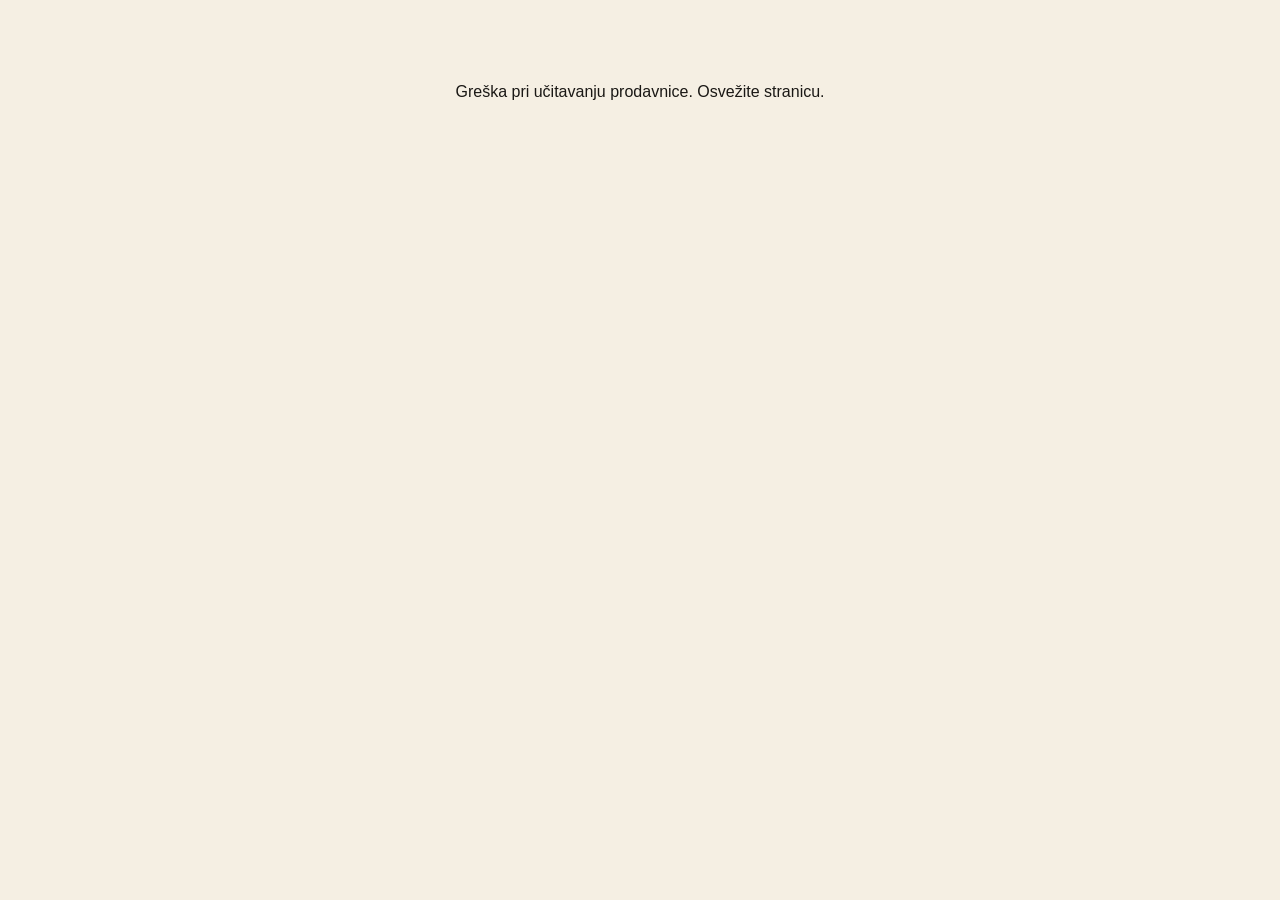
==== frontend/index.html @ 13930387 "Add files via upload" ====
<!DOCTYPE html>
<html lang="sr">
<head>
<meta charset="UTF-8">
<meta name="viewport" content="width=device-width, initial-scale=1.0">
<title>BUTIK — Prodavnica</title>
<link rel="stylesheet" href="stil.css">
</head>
<body>

<header class="site-header">
  <div class="container header-inner">
    <a href="index.html" class="logo">AMARA<span class="demo-tag">DEMO</span></a>
    <nav class="header-nav">
      <a href="index.html?pol=zensko">Žensko</a>
      <a href="index.html?pol=musko">Muško</a>
      <a href="index.html">Sve</a>
    </nav>
    <div class="header-actions">
      <a href="korpa.html" class="cart-link">
        Korpa <span class="cart-count" id="cartCount">0</span>
      </a>
    </div>
  </div>
</header>

<section class="hero hero--photo">
  <img src="https://images.pexels.com/photos/15930222/pexels-photo-15930222.jpeg?auto=compress&cs=tinysrgb&w=1600" alt="AMARA kolekcija" class="hero__img">
  <div class="hero__overlay"></div>
  <div class="container hero__content">
    <h1>Komadi za <em>svaki</em> dan.</h1>
    <p>Odabrana kolekcija haljina, majica i pantalona — jednostavno, nosivo, bez viška.</p>
  </div>
</section>

<div class="container">
  <div class="shop-layout">

    <button class="filter-toggle-mobile" id="filterToggleBtn">Filteri</button>

    <aside class="filters" id="filtersPanel">
      <button class="filters-close" id="filtersCloseBtn">← Nazad</button>

      <div class="filter-group">
        <h3>Pol</h3>
        <label class="filter-option"><input type="radio" name="pol" value="sve" checked> Sve</label>
        <label class="filter-option"><input type="radio" name="pol" value="zensko"> Žensko</label>
        <label class="filter-option"><input type="radio" name="pol" value="musko"> Muško</label>
      </div>

      <div class="filter-group">
        <h3>Kategorija</h3>
        <div id="kategorijaFilters"></div>
      </div>

      <div class="filter-group">
        <h3>Boja</h3>
        <div class="color-swatches" id="colorFilters"></div>
      </div>

      <div class="filter-group">
        <h3>Veličina</h3>
        <div id="velicinaFilters"></div>
      </div>

      <div class="filter-group">
        <h3>Cena</h3>
        <div class="price-range">
          <input type="range" id="priceRange" min="1500" max="9800" value="9800" step="100">
          <div class="price-range-values">
            <span>od 1.500 RSD</span>
            <span id="priceRangeMax">do 9.800 RSD</span>
          </div>
        </div>
      </div>

      <button class="clear-filters" id="clearFiltersBtn">Poništi filtere</button>
    </aside>

    <main>
      <div class="shop-toolbar">
        <span class="results-count" id="resultsCount">50 proizvoda</span>
        <select class="sort-select" id="sortSelect">
          <option value="novo">Novo prvo</option>
          <option value="cena-rastuce">Cena — rastuće</option>
          <option value="cena-opadajuce">Cena — opadajuće</option>
        </select>
      </div>

      <div class="product-grid" id="productGrid"></div>
    </main>

  </div>
</div>

<footer class="site-footer">
  AMARA<span class="demo-tag">DEMO</span> — demo prodavnica, DANN.web.workshop
</footer>

<script src="podaci.js"></script>
<script src="korpa.js"></script>
<script src="prodavnica-api.js"></script>
<script src="prodavnica.js"></script>
<script>ucitajProizvode(pokreniProdavnicu);</script>
</body>
</html>
---- frontend/stil.css ----
/* ===========================================================
   BUTIK — deljeni dizajn sistem
   =========================================================== */

@import url('https://fonts.googleapis.com/css2?family=Italiana&family=Work+Sans:wght@400;500;600;700&display=swap');

:root{
  --bg: #F5EFE3;
  --bg-raised: #FAF6EC;
  --ink: #1A1815;
  --ink-soft: rgba(32,31,28,0.62);
  --line: #DED2BC;
  --line-strong: #C7B79A;
  --accent: #7A1F30;
  --accent-soft: rgba(122,31,48,0.09);
  --white: #FDFCFA;
  --ease: cubic-bezier(.22,.61,.36,1);
}

*{ box-sizing: border-box; }
html{ scroll-behavior: smooth; }
body{
  margin: 0;
  background: var(--bg);
  color: var(--ink);
  font-family: 'Work Sans', sans-serif;
  font-size: 16px;
  line-height: 1.5;
  -webkit-font-smoothing: antialiased;
}
img{ max-width:100%; display:block; }
a{ color: inherit; text-decoration: none; }
button{ font-family: inherit; cursor: pointer; }

.serif{ font-family: 'Italiana', serif; }

.container{ max-width: 1280px; margin: 0 auto; padding: 0 32px; }

/* ---------- HEADER ---------- */
.site-header{
  position: sticky; top: 0; z-index: 200;
  background: var(--bg);
  border-bottom: 1px solid var(--line);
}
.header-inner{
  display: flex; align-items: center; justify-content: space-between;
  padding: 22px 32px;
}
.logo{
  font-family: 'Italiana', serif;
  font-style: italic;
  font-size: 26px;
  letter-spacing: .01em;
}
.header-nav{ display: flex; gap: 28px; align-items: center; }
.header-nav a{ font-size: 14px; color: var(--ink-soft); transition: color .2s ease; }
.header-nav a:hover, .header-nav a.active{ color: var(--ink); }
.header-actions{ display: flex; align-items: center; gap: 18px; }
.cart-link{
  position: relative; font-size: 14px; display: flex; align-items: center; gap: 8px;
  border: 1px solid var(--ink); padding: 9px 16px; border-radius: 30px;
  transition: background .2s ease, color .2s ease;
}
.cart-link:hover{ background: var(--ink); color: var(--bg); }
.cart-count{
  font-size: 12px; font-weight: 600;
}

/* ---------- HERO ---------- */
.hero{
  padding: 64px 0 48px;
  border-bottom: 1px solid var(--line);
}
.hero--photo{
  position: relative; padding: 0; border-bottom: none;
  min-height: 480px; display: flex; align-items: flex-end;
  overflow: hidden;
}
.hero__img{
  position: absolute; inset: 0; width: 100%; height: 100%; object-fit: cover; object-position: center 20%;
}
.hero__overlay{
  position: absolute; inset: 0;
  background: linear-gradient(180deg, rgba(32,31,28,0.05) 0%, rgba(32,31,28,0.75) 100%);
}
.hero__content{
  position: relative; padding: 48px 32px 56px; color: var(--white);
}
.hero--photo h1{ color: var(--white); }
.hero--photo h1 em{ color: #E8C9A8; }
.hero--photo p{ color: rgba(255,255,255,0.85); }
.hero h1{
  font-family: 'Italiana', serif;
  font-weight: 400;
  font-size: clamp(40px, 6vw, 68px);
  line-height: 1.05;
  margin: 0 0 16px;
  max-width: 14ch;
}
.hero h1 em{ font-style: italic; color: var(--accent); }
.hero p{
  color: var(--ink-soft); font-size: 17px; max-width: 46ch; margin: 0;
}

/* ---------- SHOP LAYOUT ---------- */
.shop-layout{
  display: grid;
  grid-template-columns: 240px 1fr;
  gap: 48px;
  padding: 48px 0 100px;
  align-items: start;
}

/* ---------- FILTERS ---------- */
.filters{
  position: sticky; top: 96px;
  border-right: 1px solid var(--line);
  padding-right: 32px;
}
.filter-group{ margin-bottom: 32px; }
.filter-group h3{
  font-size: 13px; font-weight: 600; text-transform: uppercase; letter-spacing: .06em;
  margin: 0 0 14px; color: var(--ink);
}
.filter-option{
  display: flex; align-items: center; gap: 10px;
  font-size: 14px; color: var(--ink-soft); padding: 6px 0; cursor: pointer;
  transition: color .2s ease;
}
.filter-option:hover{ color: var(--ink); }
.filter-option input{ accent-color: var(--accent); width: 15px; height: 15px; }
.filter-option.active-pol{ color: var(--ink); font-weight: 600; }

.color-swatches{ display: flex; gap: 10px; flex-wrap: wrap; }
.color-swatch{
  width: 28px; height: 28px; border-radius: 50%; cursor: pointer;
  border: 2px solid transparent; position: relative;
  transition: border-color .2s ease;
}
.color-swatch[data-color="Crna"]{ background: #201F1C; }
.color-swatch[data-color="Bez"]{ background: #E4D9C4; }
.color-swatch[data-color="Bordo"]{ background: #6B2737; }
.color-swatch.selected{ border-color: var(--ink); }

.price-range{ display: flex; flex-direction: column; gap: 10px; }
.price-range input[type="range"]{ accent-color: var(--accent); width: 100%; }
.price-range-values{ font-size: 13px; color: var(--ink-soft); display: flex; justify-content: space-between; }

.clear-filters{
  font-size: 13px; color: var(--accent); border: none; background: none; padding: 4px 0;
  text-decoration: underline;
}

/* ---------- SORT + COUNT BAR ---------- */
.shop-toolbar{
  display: flex; align-items: center; justify-content: space-between;
  margin-bottom: 28px;
}
.results-count{ font-size: 14px; color: var(--ink-soft); }
.sort-select{
  font-family: 'Work Sans', sans-serif; font-size: 14px;
  border: 1px solid var(--line-strong); background: var(--white);
  padding: 9px 14px; border-radius: 4px; color: var(--ink);
}

/* ---------- PRODUCT GRID ---------- */
.product-grid{
  display: grid;
  grid-template-columns: repeat(3, 1fr);
  gap: 28px 24px;
}
.product-card{
  display: block;
  opacity: 0; transform: translateY(14px);
  transition: opacity .5s var(--ease), transform .5s var(--ease);
}
.product-card.is-visible{ opacity: 1; transform: translateY(0); }

.product-card__img{
  aspect-ratio: 3/4;
  border-radius: 2px;
  margin-bottom: 14px;
  position: relative;
  overflow: hidden;
}
.product-card__img .ph{
  position: absolute; inset: 0;
  display: flex; align-items: center; justify-content: center;
  font-family: 'Italiana', serif; font-style: italic; font-size: 15px;
  color: var(--ink-soft);
  transition: transform .5s var(--ease);
}
.product-card:hover .product-card__img .ph{ transform: scale(1.04); }

.product-card__sold-out{
  position: absolute; top: 12px; left: 12px;
  background: var(--ink); color: var(--bg);
  font-size: 11px; letter-spacing: .04em; padding: 5px 10px; border-radius: 2px;
}

.product-card__name{ font-size: 15px; margin: 0 0 4px; }
.product-card__price{ font-size: 14px; color: var(--ink-soft); }
.product-card__colors{ display: flex; gap: 5px; margin-top: 8px; }
.product-card__colors span{
  width: 13px; height: 13px; border-radius: 50%; display: inline-block; border: 1px solid var(--line-strong);
}

.no-results{
  grid-column: 1 / -1;
  text-align: center; padding: 80px 20px; color: var(--ink-soft);
}
.no-results h3{ font-family:'Italiana',serif; font-size: 24px; color: var(--ink); margin-bottom: 8px; }

/* ---------- MOBILE ---------- */
.filter-toggle-mobile{ display: none; }

@media (max-width: 900px){
  .shop-layout{ grid-template-columns: 1fr; }
  .filters{
    position: fixed; inset: 0; z-index: 500;
    background: var(--bg); padding: 24px 24px 100px;
    overflow-y: auto; border-right: none;
    transform: translateX(-100%); transition: transform .3s var(--ease);
  }
  .filters.open{ transform: translateX(0); }
  .filter-toggle-mobile{
    display: inline-flex; align-items: center; gap: 8px;
    border: 1px solid var(--ink); padding: 9px 16px; border-radius: 30px; font-size: 14px;
    margin-bottom: 20px;
  }
  .filters-close{
    display: block; margin-bottom: 24px; font-size: 14px; border: none; background: none;
  }
  .product-grid{ grid-template-columns: repeat(2, 1fr); }
  .header-nav{ display: none; }
}

@media (max-width: 560px){
  .container{ padding: 0 18px; }
  .header-inner{ padding: 16px 18px; }
  .product-grid{ gap: 20px 14px; }
}

/* ---------- FOOTER ---------- */
.site-footer{
  border-top: 1px solid var(--line);
  padding: 40px 0; text-align: center;
  font-size: 13px; color: var(--ink-soft);
}
.demo-tag{
  font-family: 'Work Sans', sans-serif; font-size: 10.5px; letter-spacing: .08em;
  border: 1px solid currentColor; padding: 2px 8px; border-radius: 10px; margin-left: 8px;
  opacity: .6; text-transform: uppercase; vertical-align: middle;
}
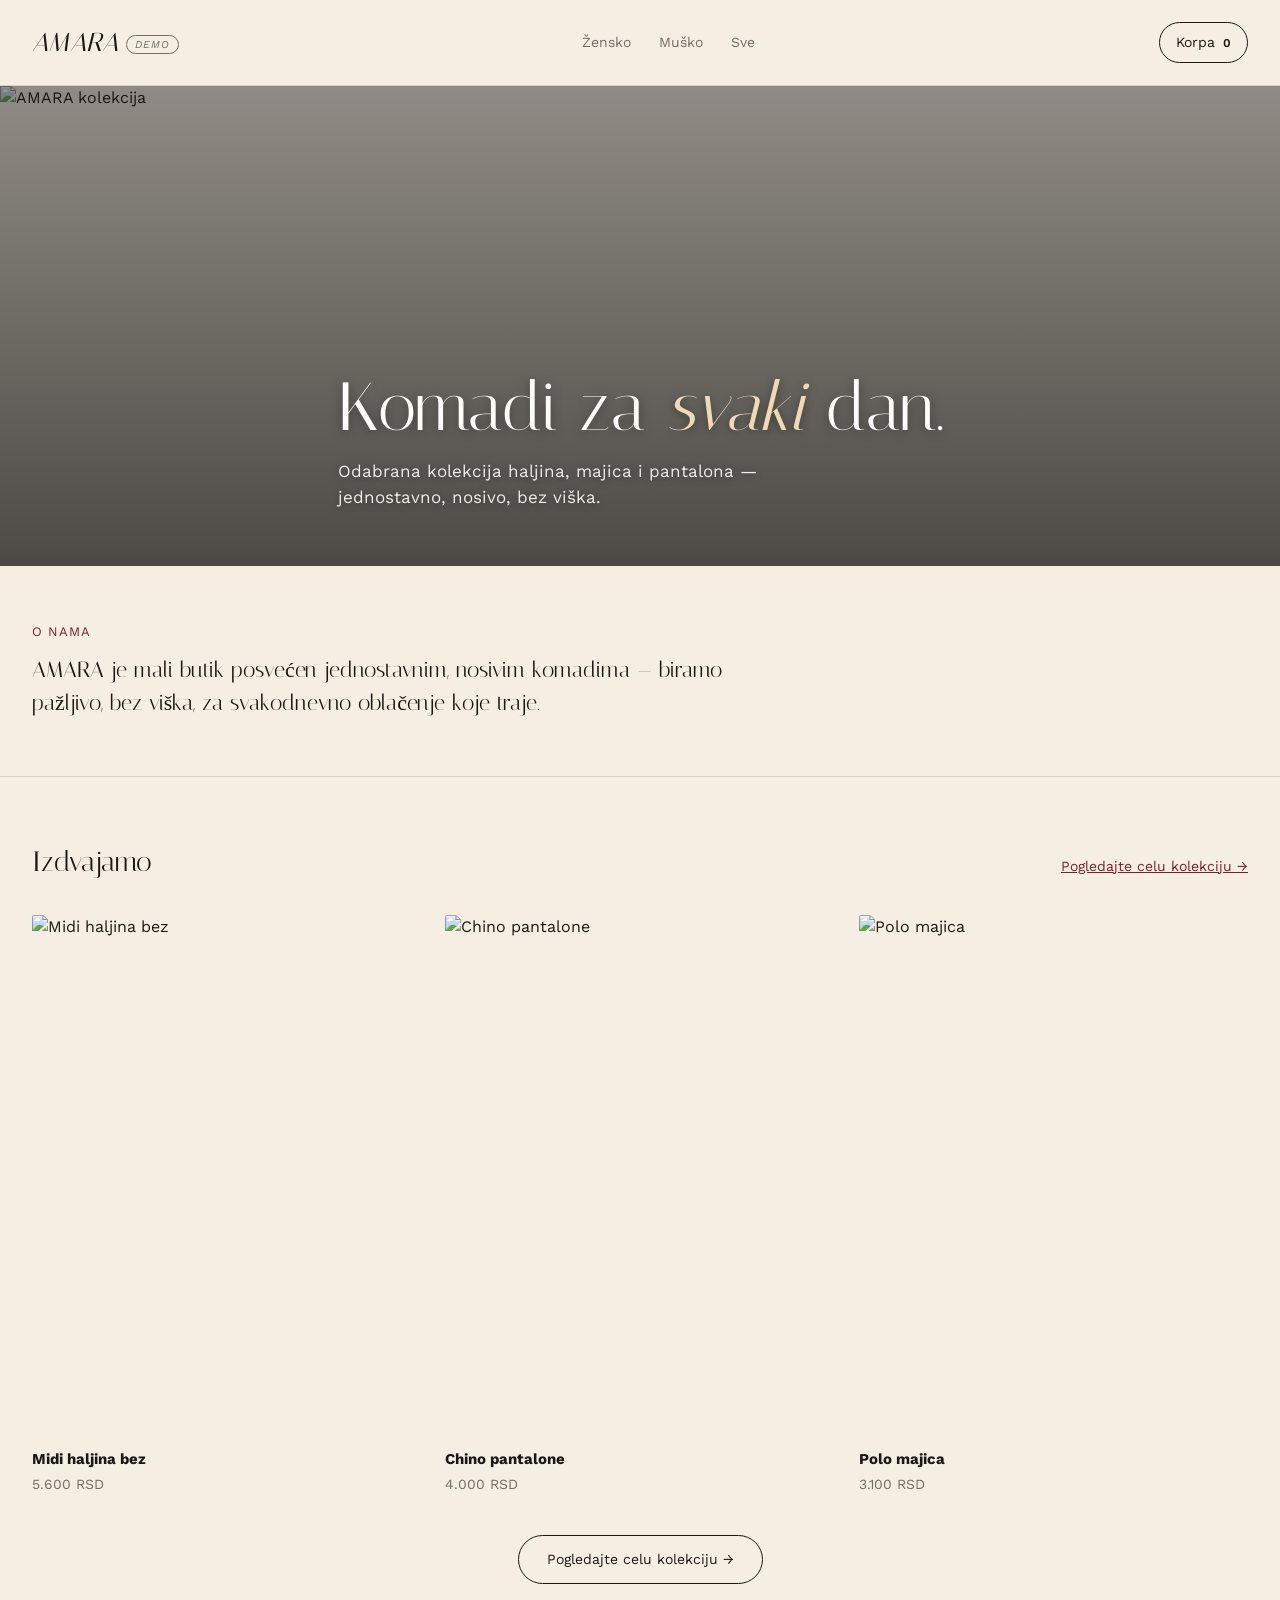
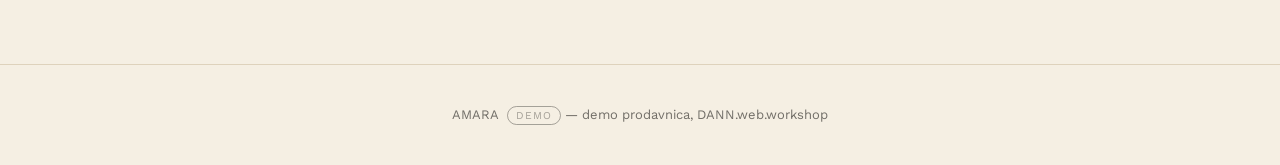
==== commit 42cc1de3: "Add files via upload" ====
--- a/frontend/index.html
+++ b/frontend/index.html
@@ -3,7 +3,7 @@
 <head>
 <meta charset="UTF-8">
 <meta name="viewport" content="width=device-width, initial-scale=1.0">
-<title>BUTIK — Prodavnica</title>
+<title>AMARA — Prodavnica</title>
 <link rel="stylesheet" href="stil.css">
 </head>
 <body>
@@ -12,9 +12,9 @@
   <div class="container header-inner">
     <a href="index.html" class="logo">AMARA<span class="demo-tag">DEMO</span></a>
     <nav class="header-nav">
-      <a href="index.html?pol=zensko">Žensko</a>
-      <a href="index.html?pol=musko">Muško</a>
-      <a href="index.html">Sve</a>
+      <a href="proizvodi.html?pol=zensko">Žensko</a>
+      <a href="proizvodi.html?pol=musko">Muško</a>
+      <a href="proizvodi.html">Sve</a>
     </nav>
     <div class="header-actions">
       <a href="korpa.html" class="cart-link">
@@ -33,65 +33,41 @@
   </div>
 </section>
 
-<div class="container">
-  <div class="shop-layout">
+<section class="onama-section">
+  <div class="container onama-inner">
+    <p class="onama-kicker">O nama</p>
+    <p class="onama-tekst">AMARA je mali butik posvećen jednostavnim, nosivim komadima — biramo pažljivo, bez viška, za svakodnevno oblačenje koje traje.</p>
+  </div>
+</section>
 
-    <button class="filter-toggle-mobile" id="filterToggleBtn">Filteri</button>
-
-    <aside class="filters" id="filtersPanel">
-      <button class="filters-close" id="filtersCloseBtn">← Nazad</button>
-
-      <div class="filter-group">
-        <h3>Pol</h3>
-        <label class="filter-option"><input type="radio" name="pol" value="sve" checked> Sve</label>
-        <label class="filter-option"><input type="radio" name="pol" value="zensko"> Žensko</label>
-        <label class="filter-option"><input type="radio" name="pol" value="musko"> Muško</label>
-      </div>
-
-      <div class="filter-group">
-        <h3>Kategorija</h3>
-        <div id="kategorijaFilters"></div>
-      </div>
-
-      <div class="filter-group">
-        <h3>Boja</h3>
-        <div class="color-swatches" id="colorFilters"></div>
-      </div>
-
-      <div class="filter-group">
-        <h3>Veličina</h3>
-        <div id="velicinaFilters"></div>
-      </div>
-
-      <div class="filter-group">
-        <h3>Cena</h3>
-        <div class="price-range">
-          <input type="range" id="priceRange" min="1500" max="9800" value="9800" step="100">
-          <div class="price-range-values">
-            <span>od 1.500 RSD</span>
-            <span id="priceRangeMax">do 9.800 RSD</span>
-          </div>
-        </div>
-      </div>
-
-      <button class="clear-filters" id="clearFiltersBtn">Poništi filtere</button>
-    </aside>
-
-    <main>
-      <div class="shop-toolbar">
-        <span class="results-count" id="resultsCount">50 proizvoda</span>
-        <select class="sort-select" id="sortSelect">
-          <option value="novo">Novo prvo</option>
-          <option value="cena-rastuce">Cena — rastuće</option>
-          <option value="cena-opadajuce">Cena — opadajuće</option>
-        </select>
-      </div>
-
-      <div class="product-grid" id="productGrid"></div>
-    </main>
-
+<section class="istaknuto-section">
+  <div class="container">
+    <div class="istaknuto-head">
+      <h2>Izdvajamo</h2>
+      <a href="proizvodi.html" class="istaknuto-link">Pogledajte celu kolekciju →</a>
+    </div>
+    <div class="istaknuto-grid">
+      <a href="proizvod.html?id=1" class="istaknuto-card">
+        <div class="istaknuto-card__img"><img src="https://images.pexels.com/photos/12928817/pexels-photo-12928817.jpeg?auto=compress&cs=tinysrgb&w=800" alt="Midi haljina bez"></div>
+        <h3>Midi haljina bez</h3>
+        <p>5.600 RSD</p>
+      </a>
+      <a href="proizvod.html?id=6" class="istaknuto-card">
+        <div class="istaknuto-card__img"><img src="https://images.pexels.com/photos/5864266/pexels-photo-5864266.jpeg?auto=compress&cs=tinysrgb&w=800" alt="Chino pantalone"></div>
+        <h3>Chino pantalone</h3>
+        <p>4.000 RSD</p>
+      </a>
+      <a href="proizvod.html?id=9" class="istaknuto-card">
+        <div class="istaknuto-card__img"><img src="https://images.pexels.com/photos/6593778/pexels-photo-6593778.jpeg?auto=compress&cs=tinysrgb&w=800" alt="Polo majica"></div>
+        <h3>Polo majica</h3>
+        <p>3.100 RSD</p>
+      </a>
+    </div>
+    <div class="istaknuto-cta-wrap">
+      <a href="proizvodi.html" class="istaknuto-cta">Pogledajte celu kolekciju →</a>
+    </div>
   </div>
-</div>
+</section>
 
 <footer class="site-footer">
   AMARA<span class="demo-tag">DEMO</span> — demo prodavnica, DANN.web.workshop
@@ -99,8 +75,5 @@
 
 <script src="podaci.js"></script>
 <script src="korpa.js"></script>
-<script src="prodavnica-api.js"></script>
-<script src="prodavnica.js"></script>
-<script>ucitajProizvode(pokreniProdavnicu);</script>
 </body>
 </html>
--- a/frontend/stil.css
+++ b/frontend/stil.css
@@ -18,7 +18,7 @@
 }
 
 *{ box-sizing: border-box; }
-html{ scroll-behavior: smooth; }
+html{ scroll-behavior: smooth; overflow-x: hidden; width: 100%; }
 body{
   margin: 0;
   background: var(--bg);
@@ -27,6 +27,7 @@
   font-size: 16px;
   line-height: 1.5;
   -webkit-font-smoothing: antialiased;
+  overflow-x: hidden;
 }
 img{ max-width:100%; display:block; }
 a{ color: inherit; text-decoration: none; }
@@ -81,14 +82,14 @@
 }
 .hero__overlay{
   position: absolute; inset: 0;
-  background: linear-gradient(180deg, rgba(32,31,28,0.05) 0%, rgba(32,31,28,0.75) 100%);
+  background: linear-gradient(180deg, rgba(20,19,17,0.45) 0%, rgba(20,19,17,0.75) 100%);
 }
 .hero__content{
   position: relative; padding: 48px 32px 56px; color: var(--white);
 }
-.hero--photo h1{ color: var(--white); }
-.hero--photo h1 em{ color: #E8C9A8; }
-.hero--photo p{ color: rgba(255,255,255,0.85); }
+.hero--photo h1{ color: var(--white); text-shadow: 0 2px 12px rgba(0,0,0,.35); }
+.hero--photo h1 em{ color: #F0D9B5 !important; text-shadow: 0 2px 10px rgba(0,0,0,.4); }
+.hero--photo p{ color: rgba(255,255,255,0.9) !important; text-shadow: 0 1px 8px rgba(0,0,0,.4); }
 .hero h1{
   font-family: 'Italiana', serif;
   font-weight: 400;
@@ -102,6 +103,35 @@
   color: var(--ink-soft); font-size: 17px; max-width: 46ch; margin: 0;
 }
 
+/* ---------- O NAMA ---------- */
+.onama-section{ padding: 56px 0; border-bottom: 1px solid var(--line); }
+.onama-kicker{ font-size: 13px; text-transform: uppercase; letter-spacing: .08em; color: var(--accent); margin: 0 0 12px; }
+.onama-tekst{ font-family: 'Italiana', serif; font-size: 22px; line-height: 1.5; max-width: 52ch; margin: 0; color: var(--ink); }
+
+/* ---------- ISTAKNUTO (home page) ---------- */
+.istaknuto-section{ padding: 64px 0 80px; }
+.istaknuto-head{ display: flex; align-items: baseline; justify-content: space-between; margin-bottom: 32px; }
+.istaknuto-head h2{ font-family: 'Italiana', serif; font-size: 28px; font-weight: 400; margin: 0; }
+.istaknuto-link{ font-size: 14px; color: var(--accent); text-decoration: underline; }
+.istaknuto-grid{ display: grid; grid-template-columns: repeat(3, 1fr); gap: 24px; margin-bottom: 40px; }
+.istaknuto-card{ display: block; }
+.istaknuto-card__img{ aspect-ratio: 3/4; border-radius: 2px; overflow: hidden; margin-bottom: 14px; }
+.istaknuto-card__img img{ width: 100%; height: 100%; object-fit: cover; transition: transform .5s var(--ease); }
+.istaknuto-card:hover .istaknuto-card__img img{ transform: scale(1.04); }
+.istaknuto-card h3{ font-size: 15px; margin: 0 0 4px; }
+.istaknuto-card p{ font-size: 14px; color: var(--ink-soft); margin: 0; }
+.istaknuto-cta-wrap{ text-align: center; }
+.istaknuto-cta{
+  display: inline-block; border: 1px solid var(--ink); padding: 13px 28px; border-radius: 30px;
+  font-size: 14px; transition: background .2s ease, color .2s ease;
+}
+.istaknuto-cta:hover{ background: var(--ink); color: var(--bg); }
+
+@media (max-width: 700px){
+  .istaknuto-grid{ grid-template-columns: 1fr 1fr; gap: 16px; }
+  .istaknuto-head{ flex-direction: column; align-items: flex-start; gap: 8px; }
+}
+
 /* ---------- SHOP LAYOUT ---------- */
 .shop-layout{
   display: grid;
@@ -175,6 +205,29 @@
   transition: opacity .5s var(--ease), transform .5s var(--ease);
 }
 .product-card.is-visible{ opacity: 1; transform: translateY(0); }
+
+.skeleton-card { display: block; }
+.skeleton-photo {
+  aspect-ratio: 3/4;
+  border-radius: 6px;
+  background: linear-gradient(100deg, var(--line) 30%, var(--bg-raised) 50%, var(--line) 70%);
+  background-size: 200% 100%;
+  animation: skeleton-shimmer 1.6s ease-in-out infinite;
+}
+.skeleton-line {
+  height: 12px;
+  border-radius: 4px;
+  margin-top: 10px;
+  background: linear-gradient(100deg, var(--line) 30%, var(--bg-raised) 50%, var(--line) 70%);
+  background-size: 200% 100%;
+  animation: skeleton-shimmer 1.6s ease-in-out infinite;
+}
+.skeleton-line--title { width: 70%; }
+.skeleton-line--price { width: 40%; height: 11px; }
+@keyframes skeleton-shimmer {
+  0% { background-position: 200% 0; }
+  100% { background-position: -200% 0; }
+}
 
 .product-card__img{
   aspect-ratio: 3/4;
